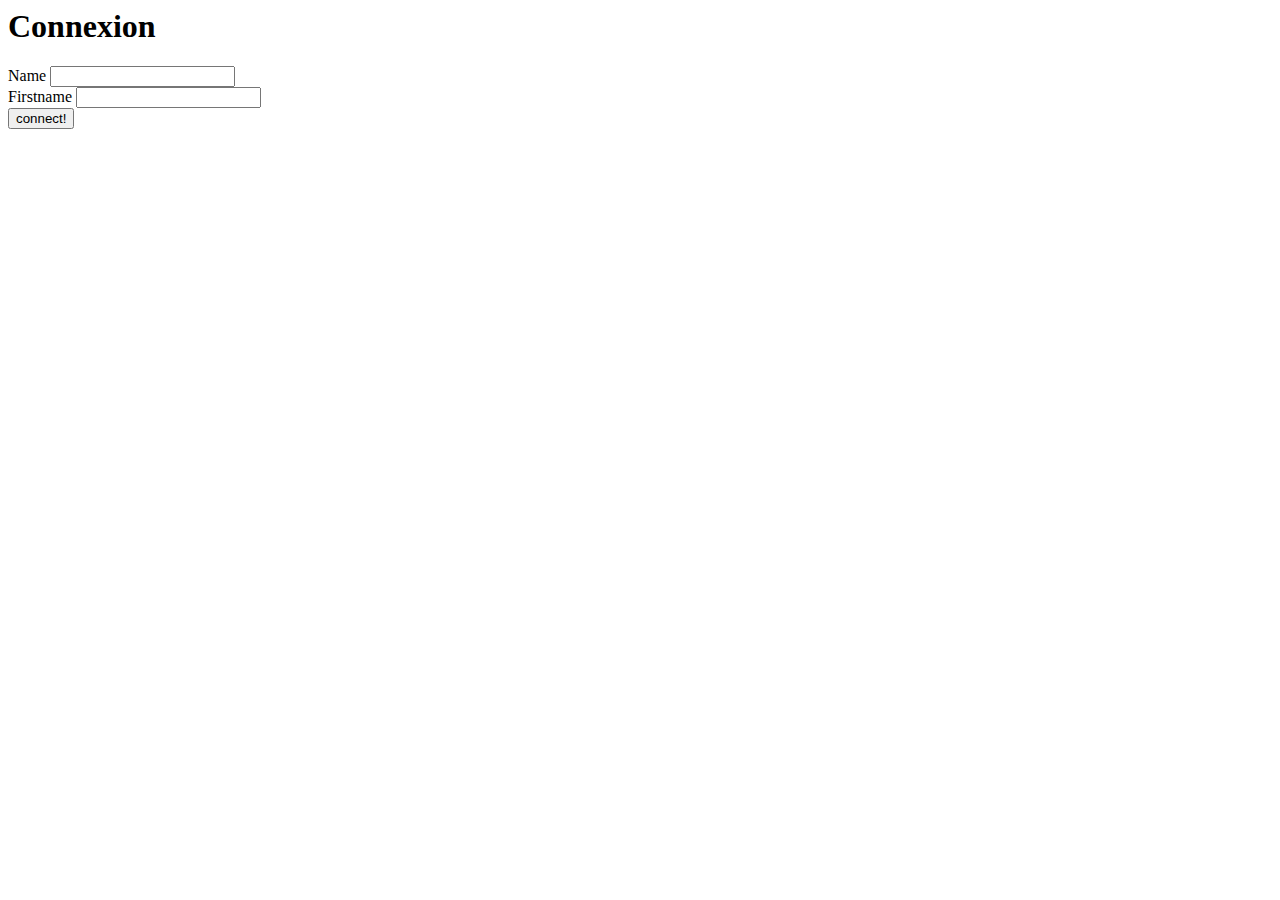
==== index.html @ 20eb471a "Add test file." ====
<html>
    <head>
    </head>
    <body>
        <h1>Connexion</h1>
        <form action="test">
            Name
            <input type="text" name="lastname"><br>
            Firstname
            <input type="text" name="firstname"><br>
            <button type="submit">connect!</button>
        </form>
    </body>
</html>
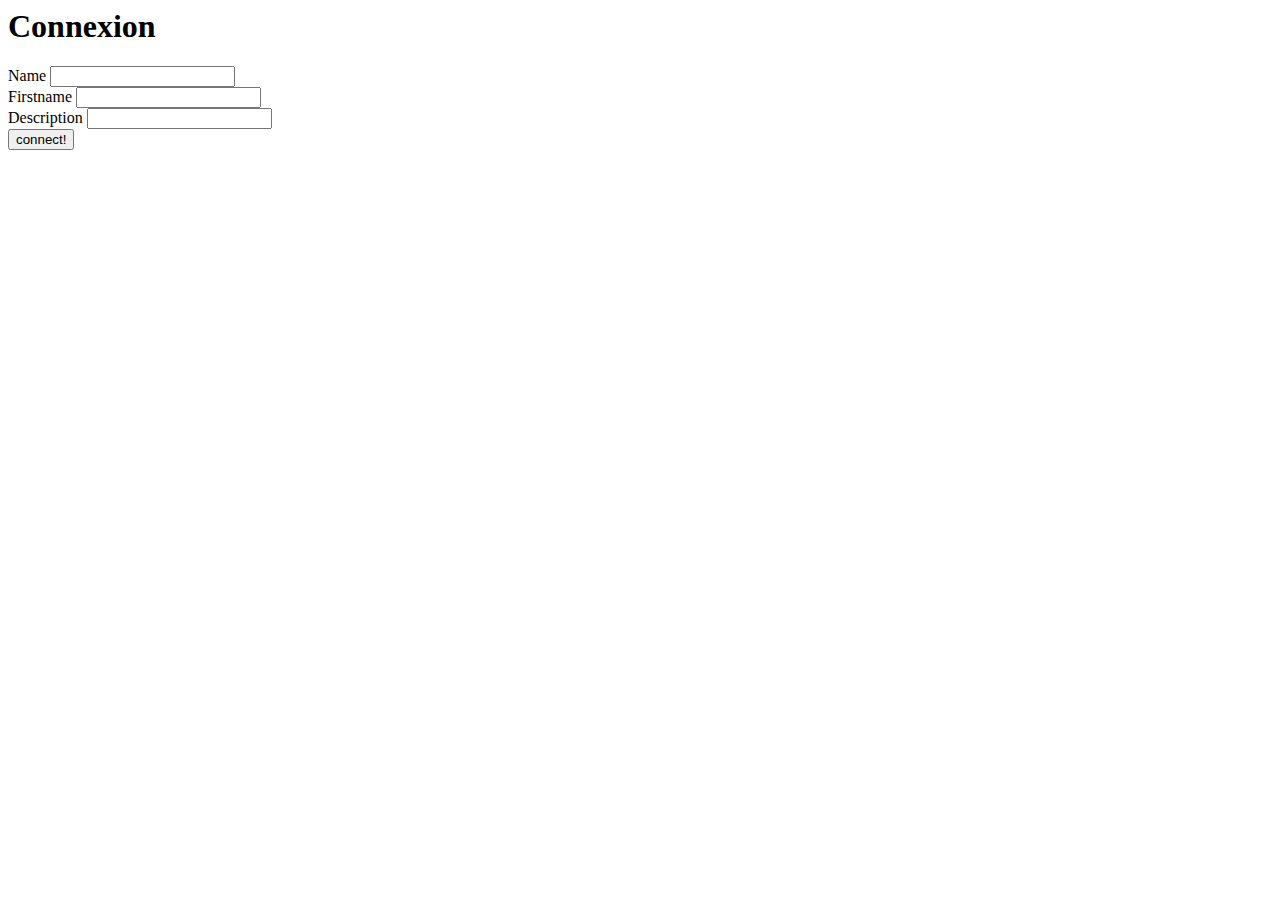
==== commit c5fd3322: "Update index.html" ====
--- a/index.html
+++ b/index.html
@@ -2,12 +2,15 @@
     <head>
     </head>
     <body>
+        <!-- Ajouter un logo au choix -->
         <h1>Connexion</h1>
         <form action="test">
             Name
             <input type="text" name="lastname"><br>
             Firstname
             <input type="text" name="firstname"><br>
+            Description
+            <input type="textarea" name="description"><br>
             <button type="submit">connect!</button>
         </form>
     </body>
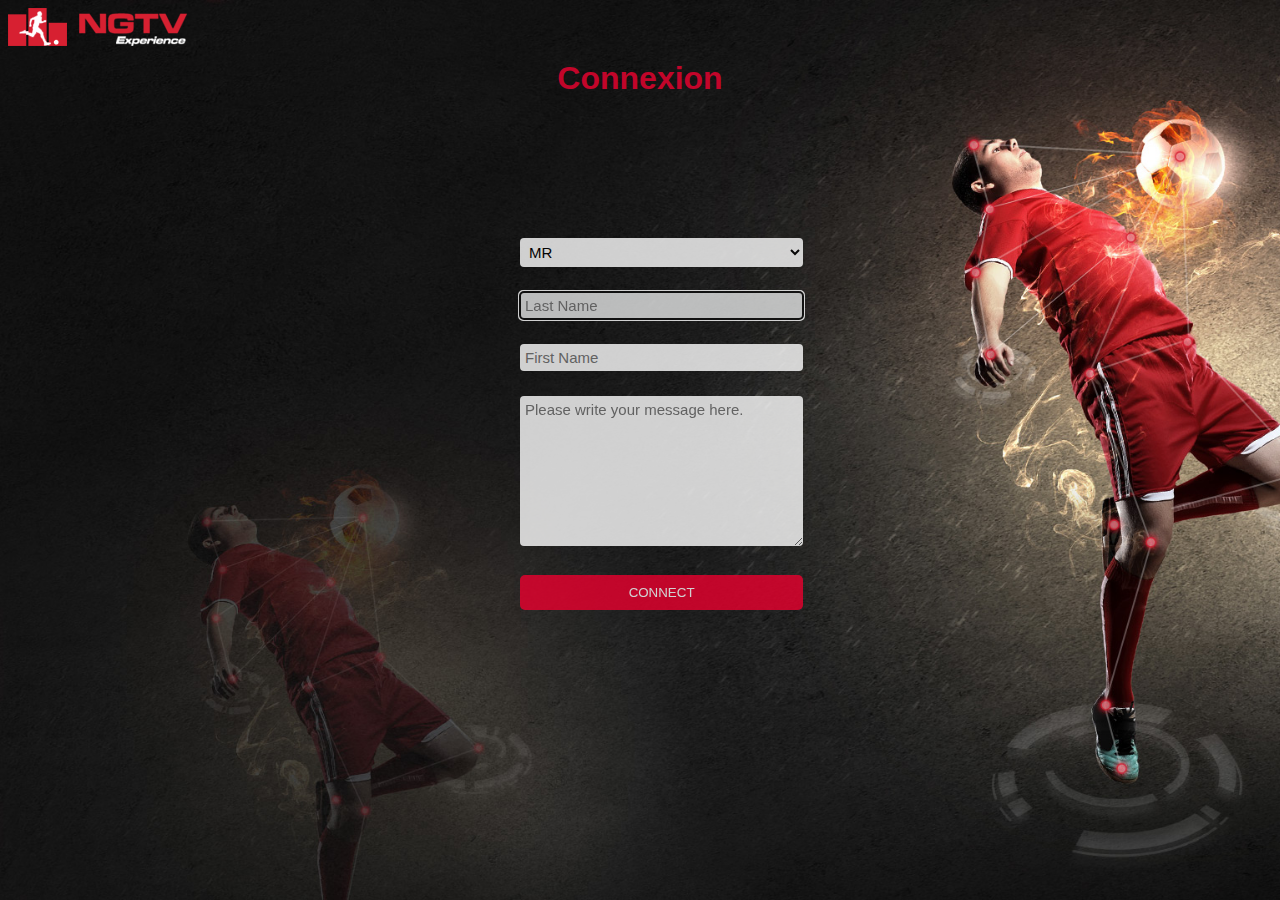
==== commit 68bd504e: "fin du test" ====
--- a/index.html
+++ b/index.html
@@ -1,17 +1,65 @@
-<html>
-    <head>
-    </head>
-    <body>
-        <!-- Ajouter un logo au choix -->
-        <h1>Connexion</h1>
-        <form action="test">
-            Name
-            <input type="text" name="lastname"><br>
-            Firstname
-            <input type="text" name="firstname"><br>
-            Description
-            <input type="textarea" name="description"><br>
-            <button type="submit">connect!</button>
+<!DOCTYPE html>
+<html lang="en">
+
+<head>
+    <meta charset="UTF-8">
+    <meta name="viewport" content="width=device-width, initial-scale=1.0">
+    <meta http-equiv="X-UA-Compatible" content="ie=edge">
+    <link rel="stylesheet" type="text/css" href="style.css" />
+    <title>Document</title>
+</head>
+
+<body>
+
+    <img src="img/logo.png">
+    <br>
+    <h1>Connexion</h1>
+
+    <div id="contact-form">
+        <div>
+
+
+        </div>
+        <p id="failure">Oopsie...message not sent.</p>
+        <p id="success">Your message was sent successfully. Thank you!</p>
+
+        <form method="post" action="/">
+            <div>
+                <label for="civilite">
+                            <span> </span>
+                                <select id="civilitet" name="civilite" tabindex="4">   
+                                   <option value="mr">MR</option>
+                                   <option value="mme">MME</option>  
+                                   <option value="mlle">MLLE </option>
+                                </select>
+                            </label>
+                <label for="name">
+                          <span class="required"></span> 
+                          <input type="text" id="name" name="lastname" value="" placeholder="Last Name" required="required" tabindex="1" autofocus="autofocus" />
+                      </label>
+            </div>
+            <div>
+                <label for="lastname">
+                          
+                          <input type="text" id="lastname" name="firstname" value="" placeholder="First Name" tabindex="2" required="required" />
+                      </label>
+            </div>
+            <div>
+
+            </div>
+            <div>
+                <label for="message">
+                          
+                          <textarea id="message" name="description" placeholder="Please write your message here." tabindex="5" required="required"></textarea> 
+                      </label>
+            </div>
+            <div>
+                <button name="submit" type="submit" id="submit">CONNECT</button>
+            </div>
+            <br>
         </form>
-    </body>
-</html>
+        <br>
+    </div>
+</body>
+
+</html>--- a/style.css
+++ b/style.css
@@ -0,0 +1,151 @@
+/* General Styles */
+
+html {
+    background: url(img/header.jpg) no-repeat;
+    background-size: cover;
+    height: 100%;
+    background-color: #000;
+}
+
+* {
+    box-sizing: border-box;
+    -webkit-box-sizing: border-box;
+    -moz-box-sizing: border-box;
+    -webkit-font-smoothing: antialiased;
+    -moz-font-smoothing: antialiased;
+    -o-font-smoothing: antialiased;
+    font-smoothing: antialiased;
+    text-rendering: optimizeLegibility;
+}
+
+body {
+    color: #C0C0C0;
+    font-family: Arial, san-serif;
+}
+
+
+/* Contact Form Styles */
+
+h1 {
+    margin: 10px 0 0 0;
+    text-align: center;
+    margin-bottom: 8%;
+    color: #C2052A;
+}
+
+h4 {
+    margin: 0 0 20px 0;
+}
+
+#contact-form {
+    background-color: rgba(72, 72, 72, 0.0);
+    padding: 10px 20px 30px 20px;
+    max-width: 100%;
+    float: left;
+    left: 50%;
+    position: absolute;
+    margin-top: 30px;
+    margin-left: -140px;
+    border-radius: 7px;
+    -webkit-border-radius: 7px;
+    -moz-border-radius: 7px;
+    opacity: 0.8;
+}
+
+#contact-form input,
+#contact-form select,
+#contact-form textarea,
+#contact-form label {
+    font-size: 15px;
+    margin-bottom: 2px;
+    font-family: Arial, san-serif;
+}
+
+#contact-form input,
+#contact-form select,
+#contact-form textarea {
+    width: 100%;
+    background: #fff;
+    border: 0;
+    -moz-border-radius: 4px;
+    -webkit-border-radius: 4px;
+    border-radius: 4px;
+    margin-bottom: 25px;
+    padding: 5px;
+}
+
+#contact-form input:focus,
+#contact-form select:focus,
+#contact-form textarea:focus {
+    background-color: #E5E6E7;
+}
+
+#contact-form textarea {
+    width: 100%;
+    height: 150px;
+}
+
+#contact-form button[type="submit"] {
+    cursor: pointer;
+    width: 100%;
+    border: none;
+    background: #EC002F;
+    background-image: linear-gradient(bottom, #EC002F 0%, #EC002F 52%);
+    background-image: -moz-linear-gradient(bottom, #EC002F 0%, #EC002F 52%);
+    background-image: -webkit-linear-gradient(bottom, #EC002F 0%, #EC002F 52%);
+    color: #FFF;
+    margin: 0 0 5px;
+    padding: 10px;
+    border-radius: 5px;
+}
+
+#contact-form button[type="submit"]:hover {
+    opacity: 0.8;
+    background-image: linear-gradient(bottom, #EC002F 0%, #EC001F 52%);
+    background-image: -moz-linear-gradient(bottom, #EC002F 0%, #EC002F 52%);
+    background-image: -webkit-linear-gradient(bottom, #EC002F 0%, #EC002F 52%);
+    -webkit-transition: background 0.3s ease-in-out;
+    -moz-transition: background 0.3s ease-in-out;
+    transition: background-color 0.3s ease-in-out;
+}
+
+#contact-form button[type="submit"]:active {
+    box-shadow: inset 0 1px 3px rgba(0, 0, 0, 0.5);
+}
+
+input:required,
+textarea:required {
+    box-shadow: none;
+    -moz-box-shadow: none;
+    -webkit-box-shadow: none;
+    -o-box-shadow: none;
+}
+
+#contact-form .required {
+    font-weight: bold;
+    color: #E5E6E7;
+}
+
+
+/* Hide success/failure message
+    (especially since the php is missing) */
+
+#failure,
+#success {
+    color: #6EA070;
+    display: none;
+}
+
+
+/* Make form look nice on smaller screens */
+
+@media only screen and (max-width: 580px) {
+    #contact-form {
+        left: 3%;
+        margin-right: 3%;
+        width: 88%;
+        margin-left: 0;
+        padding-left: 3%;
+        padding-right: 3%;
+    }
+}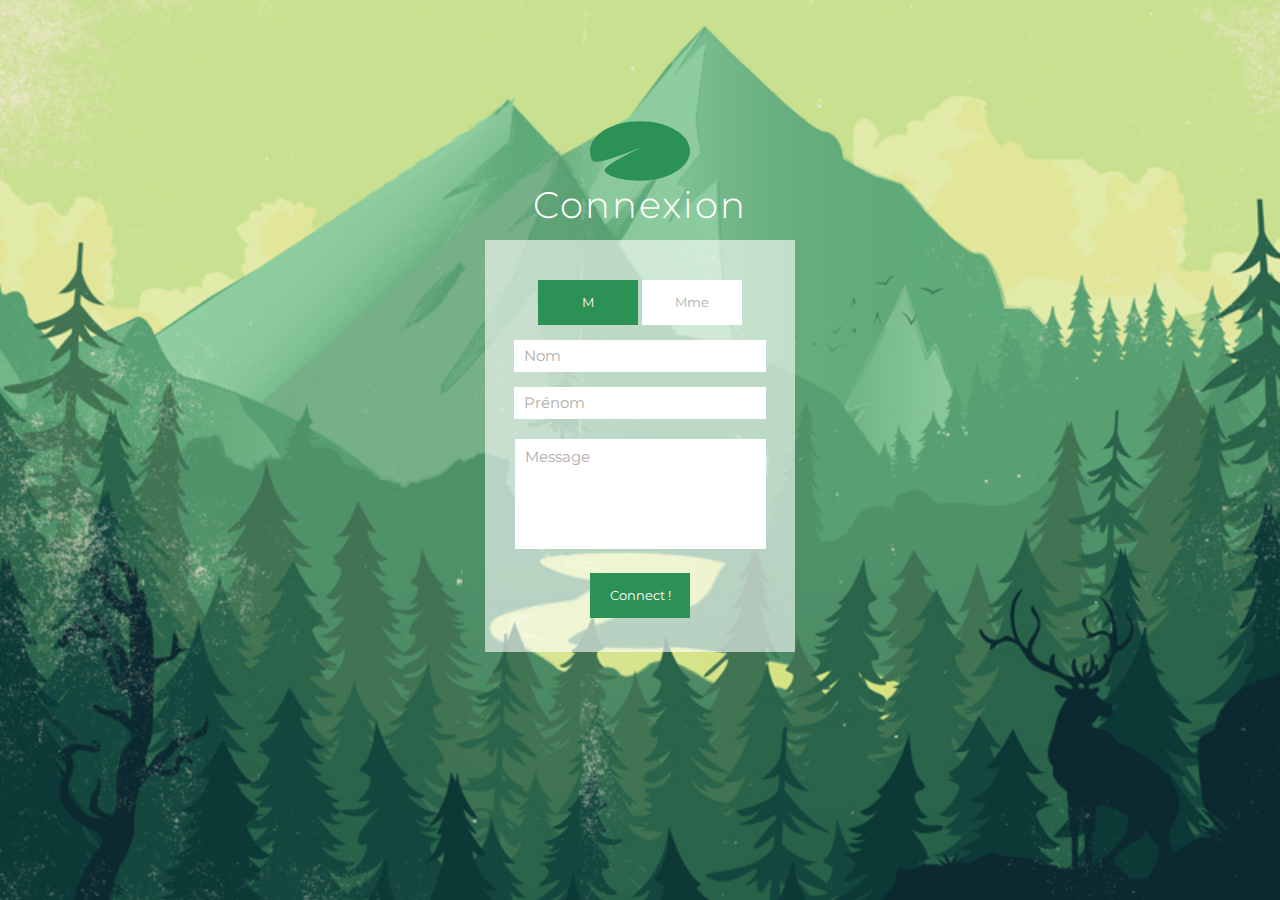
==== commit be490168: "Add files via upload" ====
--- a/index.html
+++ b/index.html
@@ -1,65 +1,34 @@
 <!DOCTYPE html>
-<html lang="en">
-
+<html lang="fr">
 <head>
-    <meta charset="UTF-8">
-    <meta name="viewport" content="width=device-width, initial-scale=1.0">
-    <meta http-equiv="X-UA-Compatible" content="ie=edge">
-    <link rel="stylesheet" type="text/css" href="style.css" />
-    <title>Document</title>
+	<meta charset="UTF-8">
+	<title>Formulaire de Connexion</title>
+	<link rel="stylesheet" href="css/style.css">
+	<link href="https://fonts.googleapis.com/css?family=Montserrat:300,400,600" rel="stylesheet">
 </head>
-
 <body>
-
-    <img src="img/logo.png">
-    <br>
-    <h1>Connexion</h1>
-
-    <div id="contact-form">
-        <div>
-
-
-        </div>
-        <p id="failure">Oopsie...message not sent.</p>
-        <p id="success">Your message was sent successfully. Thank you!</p>
-
-        <form method="post" action="/">
-            <div>
-                <label for="civilite">
-                            <span> </span>
-                                <select id="civilitet" name="civilite" tabindex="4">   
-                                   <option value="mr">MR</option>
-                                   <option value="mme">MME</option>  
-                                   <option value="mlle">MLLE </option>
-                                </select>
-                            </label>
-                <label for="name">
-                          <span class="required"></span> 
-                          <input type="text" id="name" name="lastname" value="" placeholder="Last Name" required="required" tabindex="1" autofocus="autofocus" />
-                      </label>
-            </div>
-            <div>
-                <label for="lastname">
-                          
-                          <input type="text" id="lastname" name="firstname" value="" placeholder="First Name" tabindex="2" required="required" />
-                      </label>
-            </div>
-            <div>
-
-            </div>
-            <div>
-                <label for="message">
-                          
-                          <textarea id="message" name="description" placeholder="Please write your message here." tabindex="5" required="required"></textarea> 
-                      </label>
-            </div>
-            <div>
-                <button name="submit" type="submit" id="submit">CONNECT</button>
-            </div>
-            <br>
-        </form>
-        <br>
-    </div>
+	<main class="flex-container">
+		<div class="middle-screen">
+			<svg version="1.1" id="Layer_1" xmlns="http://www.w3.org/2000/svg" xmlns:xlink="http://www.w3.org/1999/xlink" x="0px" y="0px"
+	 viewBox="0 0 64 64" style="" xml:space="preserve">
+			<path class="st0" d="M32,13C14.3,13,0,21.6,0,32.2c0,2.3,0.9,5.9,2.1,6.4c1.2,0.5,4.5,1.8,33.4-10.2c0,0-24.3,10.9-26.2,15.6
+				C8.6,45.6,15,51,32,51c17.7,0,32-8.4,32-19C64,21.4,49.7,13,32,13z"/>
+			</svg>
+			<h1>Connexion</h1>
+			<div class="form">
+				<div class="background-form"></div>
+				<form>
+					<button type="button" class="btn space-top btn-active" id="male">M</button>
+					<button type="button" class="btn space-top" id="female">Mme</button>
+					<input type="text" placeholder="Nom">
+					<input type="text" placeholder="Prénom">
+					<textarea placeholder="Message"></textarea>
+					<button type="submit" class="btn btn-submit">Connect !</button>
+				</form>
+			</div>
+		</div>
+	</main>
+	<script src="https://code.jquery.com/jquery-3.2.1.min.js" integrity="sha256-hwg4gsxgFZhOsEEamdOYGBf13FyQuiTwlAQgxVSNgt4=" crossorigin="anonymous"></script>
+	<script src="js/script.js"></script>
 </body>
-
 </html>--- a/css/style.css
+++ b/css/style.css
@@ -0,0 +1,151 @@
+/*
+	GENERAL
+*/
+
+
+
+* {
+	font-family: 'Montserrat', sans-serif;
+}
+
+.flex-container {
+	display: flex;
+  	align-items: center;
+  	justify-content: center;
+  	 min-height: 40em;
+}
+
+.middle-screen {
+  flex: 1;
+  text-align: center;
+}
+
+.color-green {
+	color: #2C9154;
+}
+
+
+input:focus,
+textarea:focus {
+    outline: none;
+}
+
+/*	
+	Custom
+*/
+
+body, html{
+	height: 100%;
+	margin: 0;
+}
+
+body {
+	background: url(../images/background.jpg) no-repeat;
+	background-size: cover;
+}
+
+h1 {
+	color: #fff;
+    font-weight: 300;
+    margin: 0px 0px 35px;
+    line-height: 0;
+    font-size: 2.3em;
+    letter-spacing: 2px;
+}
+
+svg {
+	height: 100px;
+	width: 100px;
+}
+
+.st0 {
+	fill: #2C9154;
+}
+
+.form {
+	height: 300px;
+    width: 310px;
+    margin: auto;
+}
+
+.background-form {
+	height: 412px;
+    background-color: #fff;
+    position: absolute;
+    width: 310px;
+    opacity: .6;
+    z-index: 1;
+}
+
+form {
+	position: relative;
+	z-index: 2;
+}
+
+.btn{
+    padding: 15px;
+    background-color: #fff;
+    border: none;
+    width: 100px;
+    outline: none;
+    cursor: pointer;
+    color: #AFADAD;
+        font-size: .8em;
+}
+
+.btn-active{
+	background-color: #2C9154;
+	color: #fff;
+}
+
+.space-top{
+	margin-top: 40px;
+}
+
+input{
+	width: 240px;
+    height: 30px;
+    margin-top: 15px;
+    border: none;
+}
+
+input::placeholder,
+textarea::placeholder{
+	color: #AFADAD;
+	font-size: 1.15em;
+}
+
+input[type="text"]{
+	padding-left: 10px;
+	color: #5D5D5D;
+}
+
+textarea{
+	margin-top: 20px;
+	resize: none;
+	border: none;
+	width: 239px;
+	padding-left: 10px;
+	color: #5D5D5D;
+	height: 100px;
+    padding-top: .5rem;  
+}
+
+
+.btn-submit{
+	margin-top: 20px;
+	background-color: #2C9154;
+	color: #fff;
+}
+
+
+
+
+
+
+
+
+
+
+
+
